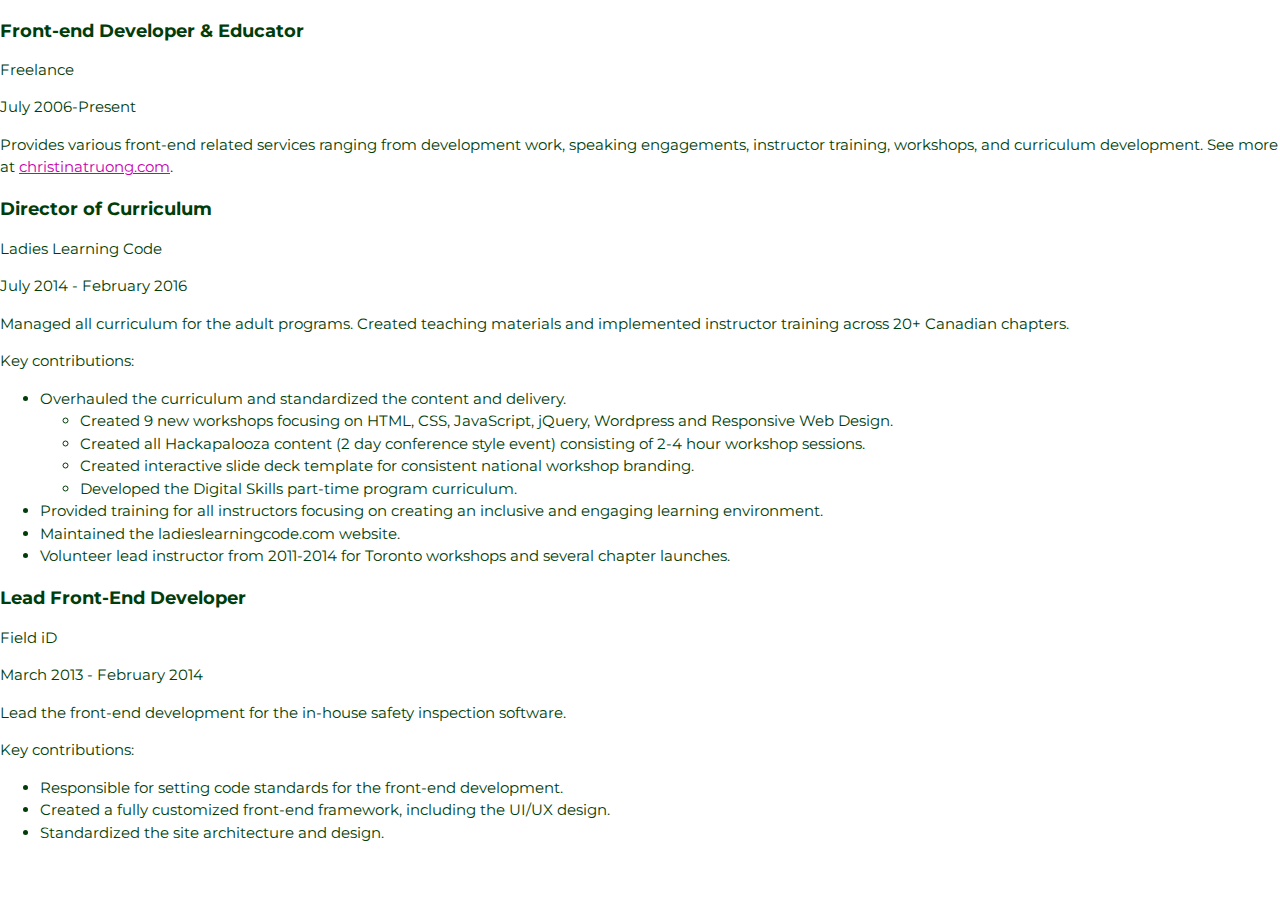
==== css/experience.html @ 8dce10e7 "added experience page" ====
<!DOCTYPE html>
<html lang="en">
    <head>
        <meta charset="UTF-8">
        <meta name="viewport" content="width=device-width, initial-scale=1.0">
        <link href="https://fonts.googleapis.com/css?family=Caveat|Montserrat:400,600&display=swap" rel="stylesheet">
        <link rel="stylesheet" href="css/styles.css">
        <title>Christina Truong - Work Experience</title>
    </head>
    <body>
        <section class="job-item">
            <div class="job-details">
              <h3>Front-end Developer & Educator</h3>
              <p>Freelance</p>
              <p>July 2006-Present</p>
            </div>
            <div class="job-summary">
              <p>Provides various front-end related services ranging from development work, speaking engagements, instructor training, workshops, and curriculum development. See more at  <a href="http://christinatruong.com">christinatruong.com</a>.</p>
            </div>
          </section>

          <!-- Job 2 -->
          <section class="job-item">
            <div class="job-details">
              <h3>Director of Curriculum</h3>
              <p>Ladies Learning Code</p>
              <p>July 2014 - February 2016</p>
            </div>
            <div class="job-summary">
              <p>Managed all curriculum for the adult programs. Created teaching materials and implemented instructor training across 20+ Canadian chapters.</p>
              <p>Key contributions:</p>
              <ul>
                <li>Overhauled the curriculum and standardized the content and delivery.
                  <ul>
                    <li>Created 9 new workshops focusing on HTML, CSS, JavaScript, jQuery, Wordpress and Responsive Web Design.</li>
                    <li>Created all Hackapalooza content (2 day conference style event) consisting of 2-4 hour workshop sessions.</li>
                    <li>Created interactive slide deck template for consistent national workshop branding.</li>
                    <li>Developed the Digital Skills part-time program curriculum.</li>
                  </ul>
                </li>
                <li>Provided training for all instructors focusing on creating an inclusive and engaging learning environment.</li>
                <li>Maintained the ladieslearningcode.com website.</li>
                <li>Volunteer lead instructor from 2011-2014 for Toronto workshops and several chapter launches.</li>
              </ul>
            </div>
          </section>

          <!-- Job 3 -->
          <section class="job-item">
            <div class="job-details">
              <h3>Lead Front-End Developer</h3>
              <p>Field iD</p>
              <p>March 2013 - February 2014</p>
            </div>
            <div class="job-summary">
              <p>Lead the front-end development for the in-house safety inspection software.</p>
              <p>Key contributions:</p>
              <ul>
                <li>Responsible for setting code standards for the front-end development.</li>
                <li>Created a fully customized front-end framework, including the UI/UX design.</li>
                <li>Standardized the site architecture and design.</li>
              </ul>
            </div>
          </section>
        </div>
      </sectio
    </body>
</html>
---- css/css/styles.css ----
/*
COLOR PALETTE
https://coolors.co/f7fff7-343434-2f3061-ffe66d-a1c6d7
#F7FFF7 - almost white
#343434 - dark gray - almost black
#2F3061 - blue dark
#FFE66D - yellow
#A1C6D7 - blue light
*/


/* Global styles
------------------------------------*/
html {
  box-sizing: border-box;
}
*, *:before, *:after {
  box-sizing: inherit;
}

body {
  color: #003d09;
  margin: 0;
  padding: 0;
  font-family: 'Montserrat', sans-serif;
  font-size: 15px;
  line-height: 1.5;
}
img {
  width: 300px;
}
a {
  color: rgb(199, 0, 172);
}
a:hover {
  text-decoration: none;
}
h1 {
  font-size: 100px;
  line-height: 1;
}
h2 {
  font-size: 45px;
}
h1, h2 {
  font-family: 'Roboto Mono', monospace;
  font-weight: 400;
  font-size: 3.6em;
  margin: 0;
}
.content-wrap {
  max-width: 800px;
  width: 85%;
  margin: 0 auto;
  padding: 60px 0;
}
h3 {
  margin-bottom: 0;
}
.item-details h3 + p {
  font-style: italic;
}
.item-details h3 ~ p {
  margin: 0;
}
.divider > section {
  border-bottom: 1px dashed #254D32;
  padding: 25px 0;
}
.divider > section:last-of-type {
  border-bottom: none;
}


/* Profile
------------------------------------*/
header {
  background: rgb(201, 201, 201);
  color: #181D27;
}


/* Projects
------------------------------------*/
.projects {
  background: rgb(240, 204, 0);
}
.projects a {
  color: #dd00dd;
}
.projects .btn {
  color: rgb(255, 153, 0);
  background: #000000;
  text-decoration: none;
  padding: 8px;
  border-radius: 4px;
  display: inline-block;
}
.projects .btn:hover {
  background: rgba(47, 48, 97, 80%);
}
.project-item {
  overflow: hidden;
}
.project-item h3 {
  margin-top: 0;
}


/* Work Experience
------------------------------------*/
.work-experience {
  background: rgb(187, 255, 0);
}



/* Education
------------------------------------*/
.education {
  background-image: url(../images/postit.jpg);
  background-size: cover;
  background-position: center;
  padding-bottom: 100px;
  max-width: 100%;
  max-height: 100%;
  object-fit: contain;
}
.education p {
  width: 60%;
}


/* Contact Info
------------------------------------*/
footer {
  background: rgb(0, 61, 12);
  color: #dd00dd;
}
.contact-list {
  list-style-type: none;
  padding: 0;
}
.contact-list a {
  padding: 15px;
  display: inline-block;
}
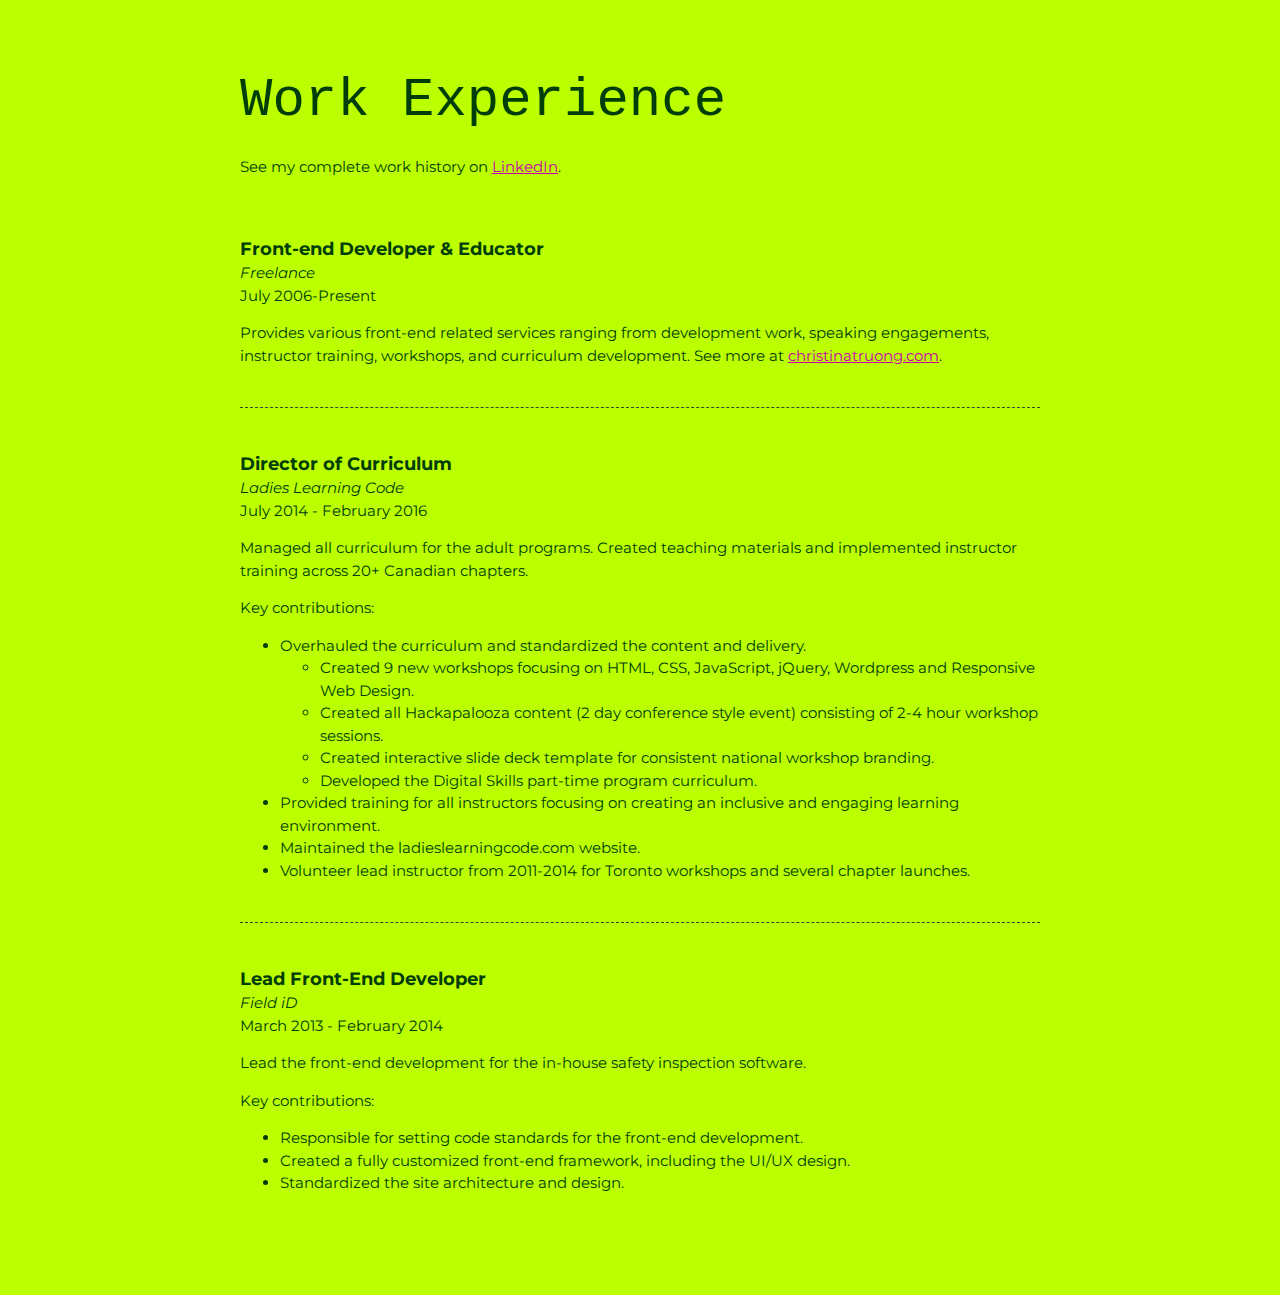
==== commit 6c81e489: "fixed mistake" ====
--- a/css/experience.html
+++ b/css/experience.html
@@ -8,61 +8,66 @@
         <title>Christina Truong - Work Experience</title>
     </head>
     <body>
-        <section class="job-item">
-            <div class="job-details">
-              <h3>Front-end Developer & Educator</h3>
-              <p>Freelance</p>
-              <p>July 2006-Present</p>
-            </div>
-            <div class="job-summary">
-              <p>Provides various front-end related services ranging from development work, speaking engagements, instructor training, workshops, and curriculum development. See more at  <a href="http://christinatruong.com">christinatruong.com</a>.</p>
+        <section class="work-experience">
+            <div class="content-wrap item-details divider">
+              <h2>Work Experience</h2>
+              <p>See my complete work history on <a href="https://www.linkedin.com/in/christinatruong/">LinkedIn</a>.</p>
+    
+              <!-- Job 1 -->
+              <section class="job-item">
+                <div class="job-details">
+                  <h3>Front-end Developer & Educator</h3>
+                  <p>Freelance</p>
+                  <p>July 2006-Present</p>
+                </div>
+                <div class="job-summary">
+                  <p>Provides various front-end related services ranging from development work, speaking engagements, instructor training, workshops, and curriculum development. See more at  <a href="http://christinatruong.com">christinatruong.com</a>.</p>
+                </div>
+              </section>
+    
+              <!-- Job 2 -->
+              <section class="job-item">
+                <div class="job-details">
+                  <h3>Director of Curriculum</h3>
+                  <p>Ladies Learning Code</p>
+                  <p>July 2014 - February 2016</p>
+                </div>
+                <div class="job-summary">
+                  <p>Managed all curriculum for the adult programs. Created teaching materials and implemented instructor training across 20+ Canadian chapters.</p>
+                  <p>Key contributions:</p>
+                  <ul>
+                    <li>Overhauled the curriculum and standardized the content and delivery.
+                      <ul>
+                        <li>Created 9 new workshops focusing on HTML, CSS, JavaScript, jQuery, Wordpress and Responsive Web Design.</li>
+                        <li>Created all Hackapalooza content (2 day conference style event) consisting of 2-4 hour workshop sessions.</li>
+                        <li>Created interactive slide deck template for consistent national workshop branding.</li>
+                        <li>Developed the Digital Skills part-time program curriculum.</li>
+                      </ul>
+                    </li>
+                    <li>Provided training for all instructors focusing on creating an inclusive and engaging learning environment.</li>
+                    <li>Maintained the ladieslearningcode.com website.</li>
+                    <li>Volunteer lead instructor from 2011-2014 for Toronto workshops and several chapter launches.</li>
+                  </ul>
+                </div>
+              </section>
+    
+              <!-- Job 3 -->
+              <section class="job-item">
+                <div class="job-details">
+                  <h3>Lead Front-End Developer</h3>
+                  <p>Field iD</p>
+                  <p>March 2013 - February 2014</p>
+                </div>
+                <div class="job-summary">
+                  <p>Lead the front-end development for the in-house safety inspection software.</p>
+                  <p>Key contributions:</p>
+                  <ul>
+                    <li>Responsible for setting code standards for the front-end development.</li>
+                    <li>Created a fully customized front-end framework, including the UI/UX design.</li>
+                    <li>Standardized the site architecture and design.</li>
+                  </ul>
+                </div>
+              </section>
             </div>
           </section>
-
-          <!-- Job 2 -->
-          <section class="job-item">
-            <div class="job-details">
-              <h3>Director of Curriculum</h3>
-              <p>Ladies Learning Code</p>
-              <p>July 2014 - February 2016</p>
-            </div>
-            <div class="job-summary">
-              <p>Managed all curriculum for the adult programs. Created teaching materials and implemented instructor training across 20+ Canadian chapters.</p>
-              <p>Key contributions:</p>
-              <ul>
-                <li>Overhauled the curriculum and standardized the content and delivery.
-                  <ul>
-                    <li>Created 9 new workshops focusing on HTML, CSS, JavaScript, jQuery, Wordpress and Responsive Web Design.</li>
-                    <li>Created all Hackapalooza content (2 day conference style event) consisting of 2-4 hour workshop sessions.</li>
-                    <li>Created interactive slide deck template for consistent national workshop branding.</li>
-                    <li>Developed the Digital Skills part-time program curriculum.</li>
-                  </ul>
-                </li>
-                <li>Provided training for all instructors focusing on creating an inclusive and engaging learning environment.</li>
-                <li>Maintained the ladieslearningcode.com website.</li>
-                <li>Volunteer lead instructor from 2011-2014 for Toronto workshops and several chapter launches.</li>
-              </ul>
-            </div>
-          </section>
-
-          <!-- Job 3 -->
-          <section class="job-item">
-            <div class="job-details">
-              <h3>Lead Front-End Developer</h3>
-              <p>Field iD</p>
-              <p>March 2013 - February 2014</p>
-            </div>
-            <div class="job-summary">
-              <p>Lead the front-end development for the in-house safety inspection software.</p>
-              <p>Key contributions:</p>
-              <ul>
-                <li>Responsible for setting code standards for the front-end development.</li>
-                <li>Created a fully customized front-end framework, including the UI/UX design.</li>
-                <li>Standardized the site architecture and design.</li>
-              </ul>
-            </div>
-          </section>
-        </div>
-      </sectio
-    </body>
 </html>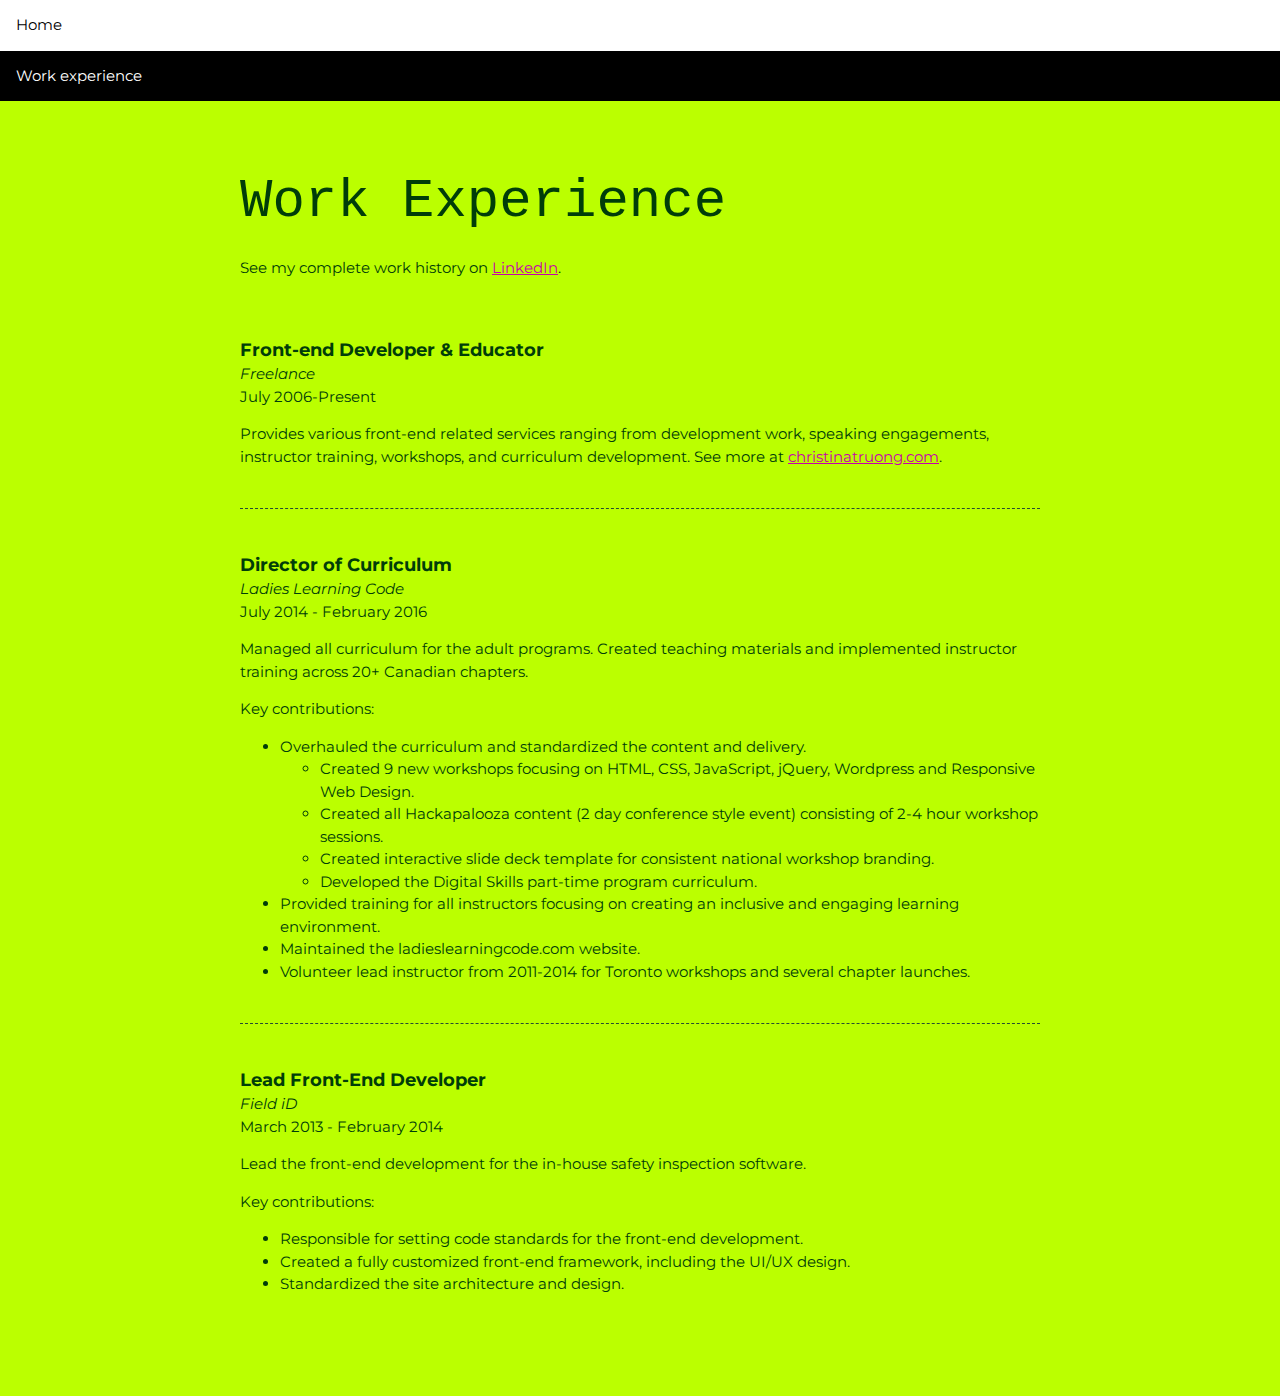
==== commit cddb6ea8: "added nav bar" ====
--- a/css/experience.html
+++ b/css/experience.html
@@ -1,73 +1,91 @@
 <!DOCTYPE html>
 <html lang="en">
-    <head>
-        <meta charset="UTF-8">
-        <meta name="viewport" content="width=device-width, initial-scale=1.0">
-        <link href="https://fonts.googleapis.com/css?family=Caveat|Montserrat:400,600&display=swap" rel="stylesheet">
-        <link rel="stylesheet" href="css/styles.css">
-        <title>Christina Truong - Work Experience</title>
-    </head>
-    <body>
+
+<head>
+    <meta charset="UTF-8">
+    <meta name="viewport" content="width=device-width, initial-scale=1.0">
+    <link href="https://fonts.googleapis.com/css?family=Caveat|Montserrat:400,600&display=swap" rel="stylesheet">
+    <link rel="stylesheet" href="css/styles.css">
+    <title>Christina Truong - Work Experience</title>
+</head>
+
+<body>
+    <main>
+        <div class="navbar">
+            <a href="index.html">Home</a>
+            <a href="experience.html">Work experience</a>
+        </div>
         <section class="work-experience">
             <div class="content-wrap item-details divider">
-              <h2>Work Experience</h2>
-              <p>See my complete work history on <a href="https://www.linkedin.com/in/christinatruong/">LinkedIn</a>.</p>
-    
-              <!-- Job 1 -->
-              <section class="job-item">
-                <div class="job-details">
-                  <h3>Front-end Developer & Educator</h3>
-                  <p>Freelance</p>
-                  <p>July 2006-Present</p>
-                </div>
-                <div class="job-summary">
-                  <p>Provides various front-end related services ranging from development work, speaking engagements, instructor training, workshops, and curriculum development. See more at  <a href="http://christinatruong.com">christinatruong.com</a>.</p>
-                </div>
-              </section>
-    
-              <!-- Job 2 -->
-              <section class="job-item">
-                <div class="job-details">
-                  <h3>Director of Curriculum</h3>
-                  <p>Ladies Learning Code</p>
-                  <p>July 2014 - February 2016</p>
-                </div>
-                <div class="job-summary">
-                  <p>Managed all curriculum for the adult programs. Created teaching materials and implemented instructor training across 20+ Canadian chapters.</p>
-                  <p>Key contributions:</p>
-                  <ul>
-                    <li>Overhauled the curriculum and standardized the content and delivery.
-                      <ul>
-                        <li>Created 9 new workshops focusing on HTML, CSS, JavaScript, jQuery, Wordpress and Responsive Web Design.</li>
-                        <li>Created all Hackapalooza content (2 day conference style event) consisting of 2-4 hour workshop sessions.</li>
-                        <li>Created interactive slide deck template for consistent national workshop branding.</li>
-                        <li>Developed the Digital Skills part-time program curriculum.</li>
-                      </ul>
-                    </li>
-                    <li>Provided training for all instructors focusing on creating an inclusive and engaging learning environment.</li>
-                    <li>Maintained the ladieslearningcode.com website.</li>
-                    <li>Volunteer lead instructor from 2011-2014 for Toronto workshops and several chapter launches.</li>
-                  </ul>
-                </div>
-              </section>
-    
-              <!-- Job 3 -->
-              <section class="job-item">
-                <div class="job-details">
-                  <h3>Lead Front-End Developer</h3>
-                  <p>Field iD</p>
-                  <p>March 2013 - February 2014</p>
-                </div>
-                <div class="job-summary">
-                  <p>Lead the front-end development for the in-house safety inspection software.</p>
-                  <p>Key contributions:</p>
-                  <ul>
-                    <li>Responsible for setting code standards for the front-end development.</li>
-                    <li>Created a fully customized front-end framework, including the UI/UX design.</li>
-                    <li>Standardized the site architecture and design.</li>
-                  </ul>
-                </div>
-              </section>
+                <h2>Work Experience</h2>
+                <p>See my complete work history on <a href="https://www.linkedin.com/in/christinatruong/">LinkedIn</a>.
+                </p>
+
+                <!-- Job 1 -->
+                <section class="job-item">
+                    <div class="job-details">
+                        <h3>Front-end Developer & Educator</h3>
+                        <p>Freelance</p>
+                        <p>July 2006-Present</p>
+                    </div>
+                    <div class="job-summary">
+                        <p>Provides various front-end related services ranging from development work, speaking
+                            engagements, instructor training, workshops, and curriculum development. See more at <a
+                                href="http://christinatruong.com">christinatruong.com</a>.</p>
+                    </div>
+                </section>
+
+                <!-- Job 2 -->
+                <section class="job-item">
+                    <div class="job-details">
+                        <h3>Director of Curriculum</h3>
+                        <p>Ladies Learning Code</p>
+                        <p>July 2014 - February 2016</p>
+                    </div>
+                    <div class="job-summary">
+                        <p>Managed all curriculum for the adult programs. Created teaching materials and implemented
+                            instructor training across 20+ Canadian chapters.</p>
+                        <p>Key contributions:</p>
+                        <ul>
+                            <li>Overhauled the curriculum and standardized the content and delivery.
+                                <ul>
+                                    <li>Created 9 new workshops focusing on HTML, CSS, JavaScript, jQuery, Wordpress and
+                                        Responsive Web Design.</li>
+                                    <li>Created all Hackapalooza content (2 day conference style event) consisting of
+                                        2-4 hour workshop sessions.</li>
+                                    <li>Created interactive slide deck template for consistent national workshop
+                                        branding.</li>
+                                    <li>Developed the Digital Skills part-time program curriculum.</li>
+                                </ul>
+                            </li>
+                            <li>Provided training for all instructors focusing on creating an inclusive and engaging
+                                learning environment.</li>
+                            <li>Maintained the ladieslearningcode.com website.</li>
+                            <li>Volunteer lead instructor from 2011-2014 for Toronto workshops and several chapter
+                                launches.</li>
+                        </ul>
+                    </div>
+                </section>
+
+                <!-- Job 3 -->
+                <section class="job-item">
+                    <div class="job-details">
+                        <h3>Lead Front-End Developer</h3>
+                        <p>Field iD</p>
+                        <p>March 2013 - February 2014</p>
+                    </div>
+                    <div class="job-summary">
+                        <p>Lead the front-end development for the in-house safety inspection software.</p>
+                        <p>Key contributions:</p>
+                        <ul>
+                            <li>Responsible for setting code standards for the front-end development.</li>
+                            <li>Created a fully customized front-end framework, including the UI/UX design.</li>
+                            <li>Standardized the site architecture and design.</li>
+                        </ul>
+                    </div>
+                </section>
             </div>
-          </section>
+        </section>
+    </main>
+
 </html>--- a/css/css/styles.css
+++ b/css/css/styles.css
@@ -70,7 +70,26 @@
 .divider > section:last-of-type {
   border-bottom: none;
 }
+/* Nav bar */
 
+.navbar a{
+  float: center;
+  display: flex;
+  background: #000000;
+  color: rgb(255, 255, 255);
+  text-align: center;
+  padding: 14px 16px;
+  text-decoration: none;
+}
+
+.navbar a:hover {
+  background: rgb(255, 255, 255);
+  color: black;
+}
+
+.main {
+  margin-top: 30px;
+}
 
 /* Profile
 ------------------------------------*/
